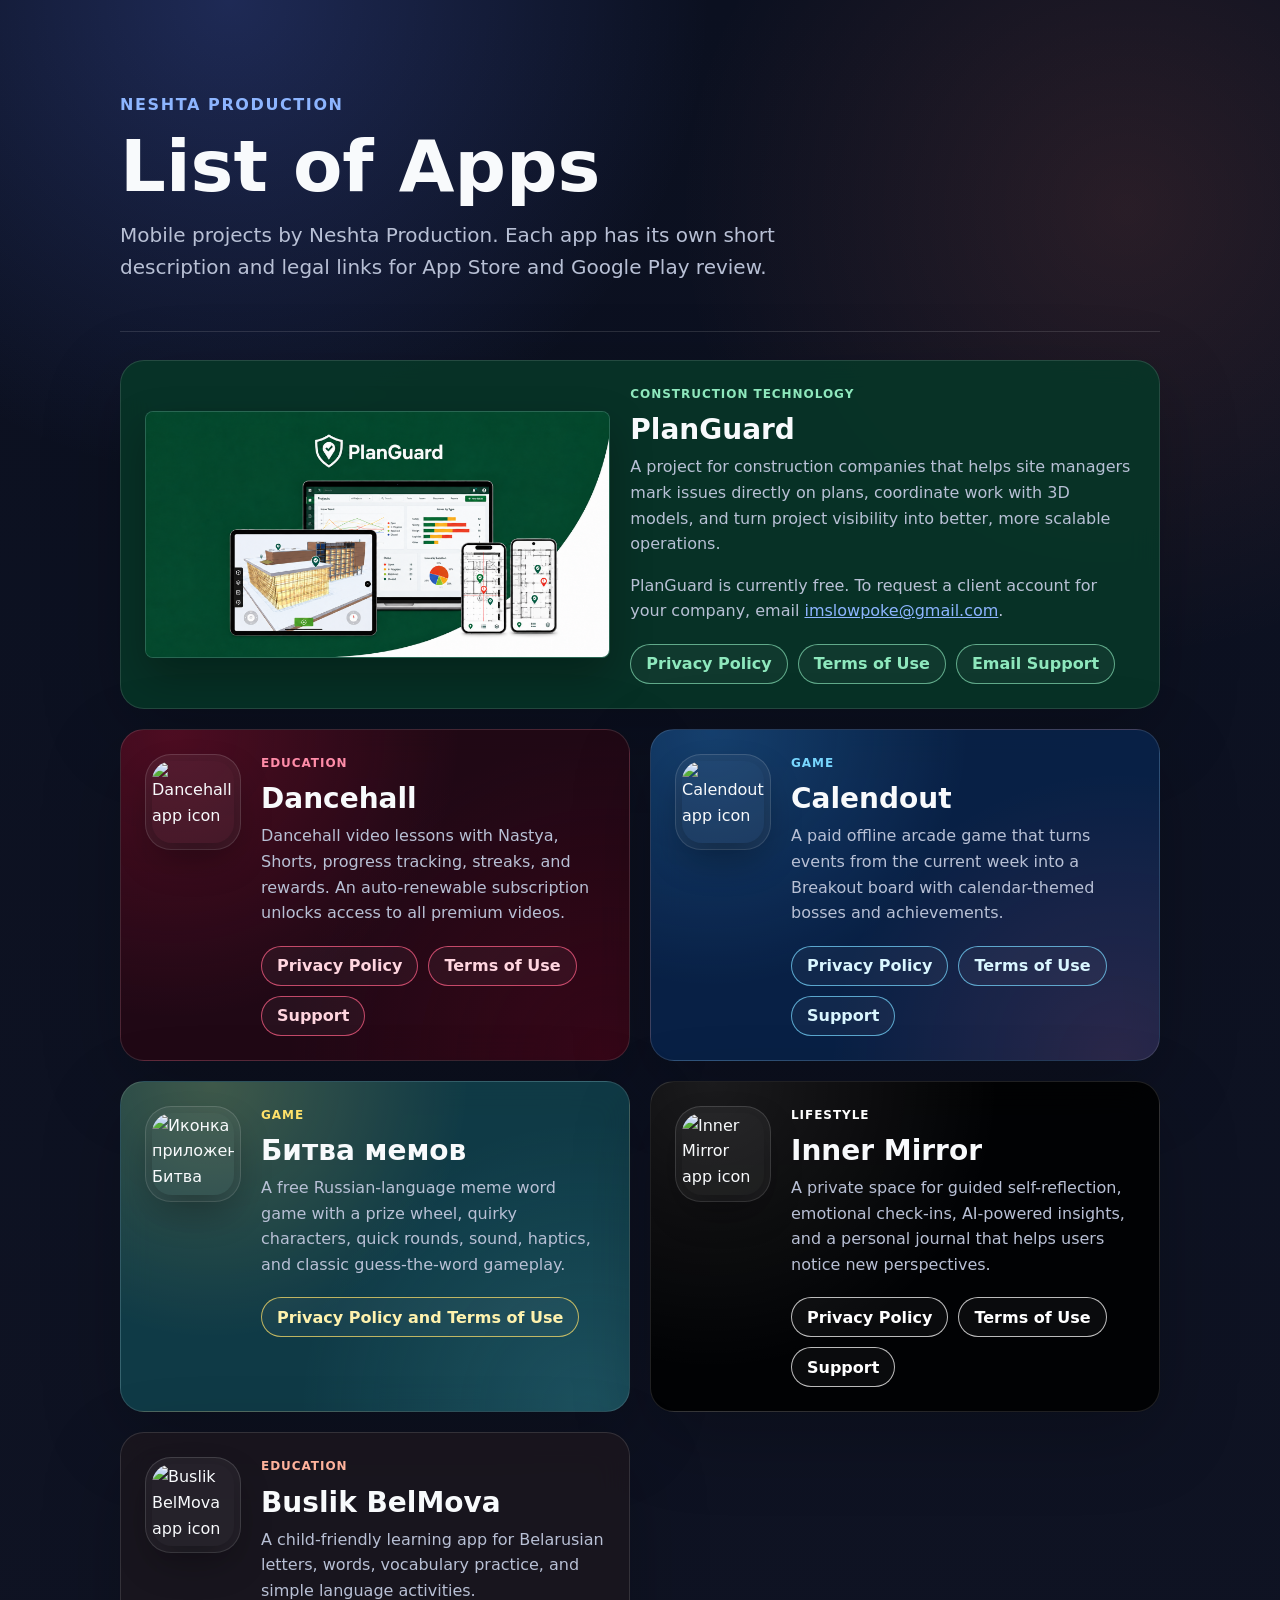
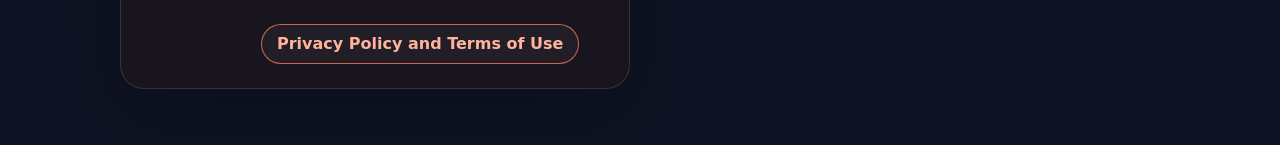
==== index.html @ cdbcd333 "Add PlanGuard project pages" ====
<!doctype html>
<html lang="en">
<head>
  <meta charset="utf-8">
  <meta name="viewport" content="width=device-width, initial-scale=1">
  <title>Apps by Neshta Production</title>
  <link rel="stylesheet" href="styles.css">
</head>
<body>
  <main class="page apps-page">
    <section class="apps-hero" aria-labelledby="apps-title">
      <p class="eyebrow">Neshta Production</p>
      <h1 id="apps-title">List of Apps</h1>
      <p class="lede">Mobile projects by Neshta Production. Each app has its own short description and legal links for App Store and Google Play review.</p>
    </section>

    <section class="apps-grid" aria-label="Projects">
      <article class="app-card app-card-planguard">
        <div class="project-preview">
          <img src="assets/planguard-banner.png" alt="PlanGuard construction project management on desktop, tablet, iOS, and Android">
        </div>
        <div class="app-copy">
          <p class="app-label">Construction Technology</p>
          <h2>PlanGuard</h2>
          <p>A project for construction companies that helps site managers mark issues directly on plans, coordinate work with 3D models, and turn project visibility into better, more scalable operations.</p>
          <p>PlanGuard is currently free. To request a client account for your company, email <a href="mailto:imslowpoke@gmail.com?subject=PlanGuard%20Client%20Account">imslowpoke@gmail.com</a>.</p>
          <div class="app-links">
            <a href="planguard/privacy_policy/">Privacy Policy</a>
            <a href="planguard/terms_of_use/">Terms of Use</a>
            <a href="planguard/support/">Email Support</a>
          </div>
        </div>
      </article>

      <article class="app-card app-card-dancehall">
        <div class="icon-frame">
          <img class="app-icon" src="assets/dancehall-icon.png" alt="Dancehall app icon">
        </div>
        <div class="app-copy">
          <p class="app-label">Education</p>
          <h2>Dancehall</h2>
          <p>Dancehall video lessons with Nastya, Shorts, progress tracking, streaks, and rewards. An auto-renewable subscription unlocks access to all premium videos.</p>
          <div class="app-links">
            <a href="dancehall/privacy_policy/">Privacy Policy</a>
            <a href="dancehall/terms_of_use/">Terms of Use</a>
            <a href="dancehall/support/">Support</a>
          </div>
        </div>
      </article>

      <article class="app-card app-card-calendout">
        <div class="icon-frame">
          <img class="app-icon" src="assets/calendout-icon.png" alt="Calendout app icon">
        </div>
        <div class="app-copy">
          <p class="app-label">Game</p>
          <h2>Calendout</h2>
          <p>A paid offline arcade game that turns events from the current week into a Breakout board with calendar-themed bosses and achievements.</p>
          <div class="app-links">
            <a href="calendout/privacy_policy/">Privacy Policy</a>
            <a href="calendout/terms_of_use/">Terms of Use</a>
            <a href="calendout/support/">Support</a>
          </div>
        </div>
      </article>

      <article class="app-card app-card-pole-memov">
        <div class="icon-frame">
          <img class="app-icon" src="assets/bitva-memov-icon.png" alt="Иконка приложения Битва мемов">
        </div>
        <div class="app-copy">
          <p class="app-label">Game</p>
          <h2>Битва мемов</h2>
          <p>A free Russian-language meme word game with a prize wheel, quirky characters, quick rounds, sound, haptics, and classic guess-the-word gameplay.</p>
          <div class="app-links">
            <a href="bitva-memov.html">Privacy Policy and Terms of Use</a>
          </div>
        </div>
      </article>

      <article class="app-card app-card-inner-mirror">
        <div class="icon-frame">
          <img class="app-icon" src="assets/inner-mirror-icon.png" alt="Inner Mirror app icon">
        </div>
        <div class="app-copy">
          <p class="app-label">Lifestyle</p>
          <h2>Inner Mirror</h2>
          <p>A private space for guided self-reflection, emotional check-ins, AI-powered insights, and a personal journal that helps users notice new perspectives.</p>
          <div class="app-links">
            <a href="inner_mirror/privacy_policy/">Privacy Policy</a>
            <a href="inner_mirror/terms_of_use/">Terms of Use</a>
            <a href="inner_mirror/support/">Support</a>
          </div>
        </div>
      </article>

      <article class="app-card app-card-buslik">
        <div class="icon-frame">
          <img class="app-icon" src="assets/buslik-belmova-icon.png" alt="Buslik BelMova app icon">
        </div>
        <div class="app-copy">
          <p class="app-label">Education</p>
          <h2>Buslik BelMova</h2>
          <p>A child-friendly learning app for Belarusian letters, words, vocabulary practice, and simple language activities.</p>
          <div class="app-links">
            <a href="buslik-bel-mova.html">Privacy Policy and Terms of Use</a>
          </div>
        </div>
      </article>

    </section>
  </main>
</body>
</html>
---- styles.css ----
:root {
  color-scheme: dark;
  --background: #0b1020;
  --panel: #151b2e;
  --panel-strong: #1b2238;
  --text: #f8fafc;
  --muted: #b8c0d5;
  --accent: #8db5ff;
  --accent-strong: #5b7cff;
  --border: rgba(255, 255, 255, 0.12);
}

* {
  box-sizing: border-box;
}

body {
  margin: 0;
  min-height: 100vh;
  font-family: Inter, ui-sans-serif, system-ui, -apple-system, BlinkMacSystemFont, "Segoe UI", sans-serif;
  line-height: 1.6;
  color: var(--text);
  background:
    radial-gradient(circle at 18% 0%, rgba(91, 124, 255, 0.24), transparent 30rem),
    radial-gradient(circle at 88% 12%, rgba(255, 122, 89, 0.12), transparent 28rem),
    linear-gradient(180deg, #0b1020 0%, #0f1323 100%);
}

a {
  color: var(--accent);
}

.page {
  width: min(920px, 100%);
  margin: 0 auto;
  padding: 56px 20px;
}

.hero {
  min-height: calc(100vh - 96px);
  display: flex;
  flex-direction: column;
  align-items: flex-start;
  justify-content: center;
}

.apps-page {
  width: min(1080px, 100%);
}

.apps-hero {
  padding: 36px 0 32px;
  border-bottom: 1px solid var(--border);
}

.eyebrow {
  margin: 0 0 12px;
  color: var(--accent);
  font-weight: 800;
  letter-spacing: 0.1em;
  text-transform: uppercase;
}

h1 {
  margin: 0 0 16px;
  font-size: clamp(40px, 7vw, 72px);
  line-height: 1.02;
}

h2 {
  margin: 36px 0 10px;
  font-size: 22px;
}

p {
  margin: 0 0 16px;
}

.lede {
  max-width: 720px;
  color: var(--muted);
  font-size: 20px;
}

.actions {
  display: flex;
  flex-wrap: wrap;
  gap: 12px;
  margin-top: 28px;
}

.button {
  display: inline-flex;
  align-items: center;
  justify-content: center;
  min-height: 48px;
  padding: 0 20px;
  border-radius: 14px;
  color: white;
  text-decoration: none;
  font-weight: 800;
  background: linear-gradient(90deg, var(--accent-strong), #2d107a);
}

.button.secondary {
  border: 1px solid var(--accent);
  background: rgba(20, 25, 42, 0.78);
}

.apps-grid {
  display: grid;
  grid-template-columns: repeat(2, minmax(0, 1fr));
  gap: 20px;
  padding-top: 28px;
}

.app-card {
  display: grid;
  grid-template-columns: 96px 1fr;
  gap: 20px;
  min-height: 238px;
  padding: 24px;
  border: 1px solid var(--border);
  border-radius: 24px;
  background: rgba(21, 27, 46, 0.82);
  box-shadow: 0 24px 80px rgba(0, 0, 0, 0.22);
  backdrop-filter: blur(16px);
}

.app-card-buslik {
  background: rgba(28, 23, 30, 0.82);
}

.app-card-inner-mirror {
  background:
    radial-gradient(circle at 12% 0%, rgba(255, 255, 255, 0.1), transparent 18rem),
    rgba(2, 2, 3, 0.94);
}

.app-card-pole-memov {
  background:
    radial-gradient(circle at 18% 0%, rgba(255, 216, 91, 0.2), transparent 16rem),
    radial-gradient(circle at 92% 100%, rgba(89, 189, 209, 0.18), transparent 18rem),
    rgba(17, 64, 76, 0.88);
}

.app-card-calendout {
  background:
    radial-gradient(circle at 12% 0%, rgba(70, 173, 255, 0.22), transparent 16rem),
    radial-gradient(circle at 92% 100%, rgba(255, 85, 105, 0.14), transparent 18rem),
    rgba(8, 35, 74, 0.9);
}

.app-card-dancehall {
  background:
    radial-gradient(circle at 10% 0%, rgba(197, 24, 68, 0.28), transparent 18rem),
    radial-gradient(circle at 96% 100%, rgba(99, 4, 31, 0.34), transparent 20rem),
    rgba(35, 8, 20, 0.9);
}

.app-card-planguard {
  grid-column: 1 / -1;
  grid-template-columns: minmax(300px, 47%) 1fr;
  align-items: center;
  background: rgba(7, 54, 39, 0.9);
}

.app-card-planguard .app-label,
.app-card-planguard .app-links a {
  color: #8ee8bd;
}

.app-card-planguard .app-links a {
  border-color: rgba(142, 232, 189, 0.65);
}

.project-preview {
  overflow: hidden;
  aspect-ratio: 1.88;
  border: 1px solid rgba(255, 255, 255, 0.14);
  border-radius: 8px;
  background: #064d35;
  box-shadow: 0 18px 42px rgba(0, 0, 0, 0.28);
}

.project-preview img {
  display: block;
  width: 100%;
  height: 100%;
  object-fit: cover;
}

.icon-frame {
  width: 96px;
  height: 96px;
  padding: 6px;
  border: 1px solid rgba(255, 255, 255, 0.14);
  border-radius: 26px;
  background: rgba(255, 255, 255, 0.06);
}

.app-icon {
  width: 100%;
  height: 100%;
  border-radius: 20px;
  display: block;
  object-fit: cover;
  box-shadow: 0 16px 36px rgba(0, 0, 0, 0.3);
}

.app-copy {
  min-width: 0;
}

.app-copy h2 {
  margin-top: 0;
  margin-bottom: 8px;
  font-size: 28px;
  line-height: 1.15;
}

.app-copy p {
  color: var(--muted);
}

.app-label {
  margin: 0 0 10px;
  color: var(--accent);
  font-size: 12px;
  font-weight: 900;
  letter-spacing: 0.08em;
  text-transform: uppercase;
}

.app-card-buslik .app-label {
  color: #ffb39c;
}

.app-card-inner-mirror .app-label {
  color: #ffffff;
}

.app-card-pole-memov .app-label {
  color: #ffe16a;
}

.app-card-calendout .app-label {
  color: #78d7ff;
}

.app-card-dancehall .app-label {
  color: #ff8ca8;
}

.app-links {
  display: flex;
  flex-wrap: wrap;
  gap: 10px;
  margin-top: 20px;
}

.app-links a {
  display: inline-flex;
  align-items: center;
  min-height: 40px;
  padding: 0 15px;
  border: 1px solid rgba(141, 181, 255, 0.7);
  border-radius: 999px;
  color: #dbe7ff;
  text-decoration: none;
  font-weight: 800;
  background: rgba(255, 255, 255, 0.04);
}

.app-card-buslik .app-links a {
  border-color: rgba(255, 122, 89, 0.78);
  color: #ffb39c;
}

.app-card-inner-mirror .app-links a {
  border-color: rgba(255, 255, 255, 0.72);
  color: #ffffff;
}

.app-card-pole-memov .app-links a {
  border-color: rgba(255, 225, 106, 0.72);
  color: #fff2ad;
}

.app-card-calendout .app-links a {
  border-color: rgba(120, 215, 255, 0.72);
  color: #d9f6ff;
}

.app-card-dancehall .app-links a {
  border-color: rgba(255, 96, 135, 0.72);
  color: #ffd5df;
}

.document {
  max-width: 760px;
}

.document h1 {
  margin-top: 20px;
  font-size: clamp(36px, 6vw, 56px);
}

.updated,
.back-link {
  color: var(--muted);
}

.back-link {
  text-decoration: none;
  font-weight: 700;
}

.document {
  background: rgba(20, 25, 42, 0.7);
  border: 1px solid rgba(163, 131, 255, 0.22);
  border-radius: 24px;
  margin-top: 28px;
  margin-bottom: 28px;
  padding: 32px;
}

@media (max-width: 640px) {
  .page {
    padding: 28px 16px;
  }

  .document {
    border-radius: 0;
    border-left: 0;
    border-right: 0;
    margin: 0;
    padding: 24px 18px;
  }

  .apps-grid {
    grid-template-columns: 1fr;
  }

  .app-card {
    grid-template-columns: 78px 1fr;
    padding: 18px;
    min-height: 0;
  }

  .app-card-planguard {
    grid-template-columns: 1fr;
  }

  .icon-frame {
    width: 78px;
    height: 78px;
    border-radius: 18px;
  }

  .app-icon {
    border-radius: 14px;
  }
}
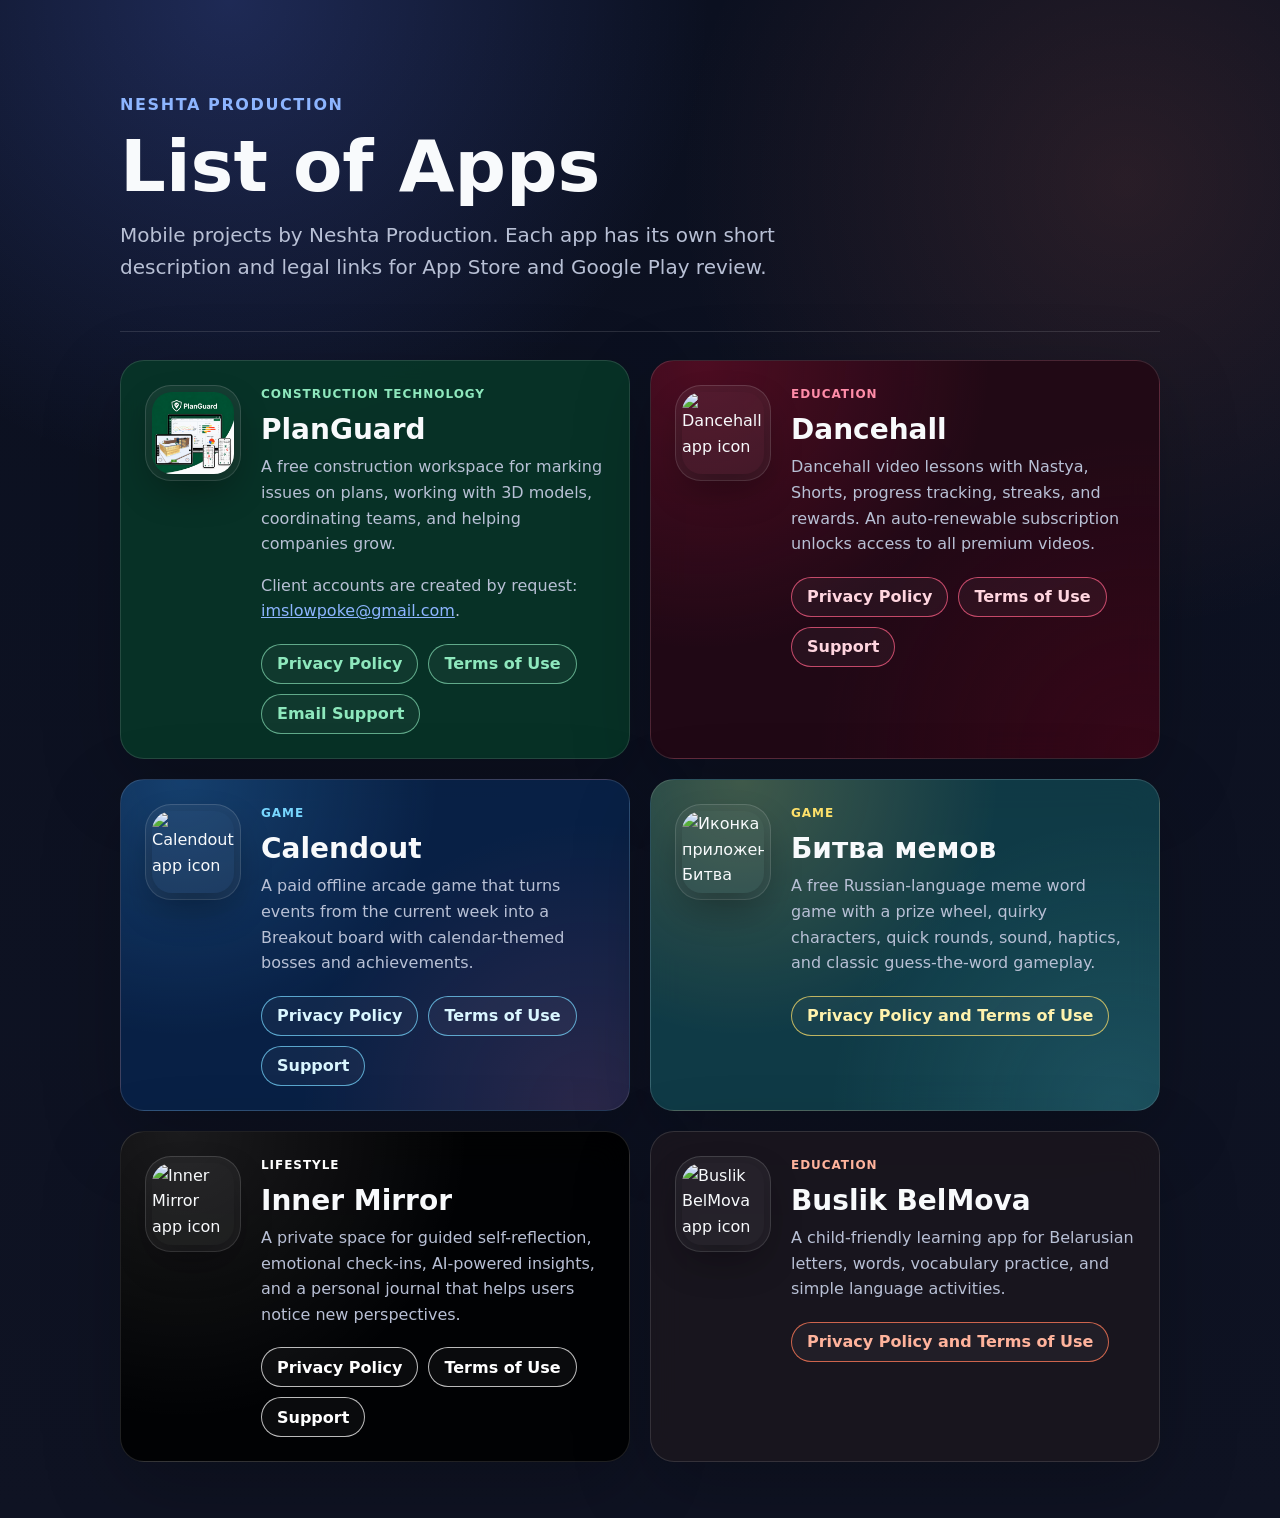
==== commit da94f43a: "Fix PlanGuard catalog card" ====
--- a/index.html
+++ b/index.html
@@ -16,14 +16,14 @@
 
     <section class="apps-grid" aria-label="Projects">
       <article class="app-card app-card-planguard">
-        <div class="project-preview">
-          <img src="assets/planguard-banner.png" alt="PlanGuard construction project management on desktop, tablet, iOS, and Android">
+        <div class="icon-frame">
+          <img class="app-icon" src="assets/planguard-icon.png" alt="PlanGuard app icon">
         </div>
         <div class="app-copy">
           <p class="app-label">Construction Technology</p>
           <h2>PlanGuard</h2>
-          <p>A project for construction companies that helps site managers mark issues directly on plans, coordinate work with 3D models, and turn project visibility into better, more scalable operations.</p>
-          <p>PlanGuard is currently free. To request a client account for your company, email <a href="mailto:imslowpoke@gmail.com?subject=PlanGuard%20Client%20Account">imslowpoke@gmail.com</a>.</p>
+          <p>A free construction workspace for marking issues on plans, working with 3D models, coordinating teams, and helping companies grow.</p>
+          <p>Client accounts are created by request: <a href="mailto:imslowpoke@gmail.com?subject=PlanGuard%20Client%20Account">imslowpoke@gmail.com</a>.</p>
           <div class="app-links">
             <a href="planguard/privacy_policy/">Privacy Policy</a>
             <a href="planguard/terms_of_use/">Terms of Use</a>
--- a/styles.css
+++ b/styles.css
@@ -159,9 +159,6 @@
 }
 
 .app-card-planguard {
-  grid-column: 1 / -1;
-  grid-template-columns: minmax(300px, 47%) 1fr;
-  align-items: center;
   background: rgba(7, 54, 39, 0.9);
 }
 
@@ -172,22 +169,6 @@
 
 .app-card-planguard .app-links a {
   border-color: rgba(142, 232, 189, 0.65);
-}
-
-.project-preview {
-  overflow: hidden;
-  aspect-ratio: 1.88;
-  border: 1px solid rgba(255, 255, 255, 0.14);
-  border-radius: 8px;
-  background: #064d35;
-  box-shadow: 0 18px 42px rgba(0, 0, 0, 0.28);
-}
-
-.project-preview img {
-  display: block;
-  width: 100%;
-  height: 100%;
-  object-fit: cover;
 }
 
 .icon-frame {
@@ -348,10 +329,6 @@
     min-height: 0;
   }
 
-  .app-card-planguard {
-    grid-template-columns: 1fr;
-  }
-
   .icon-frame {
     width: 78px;
     height: 78px;
